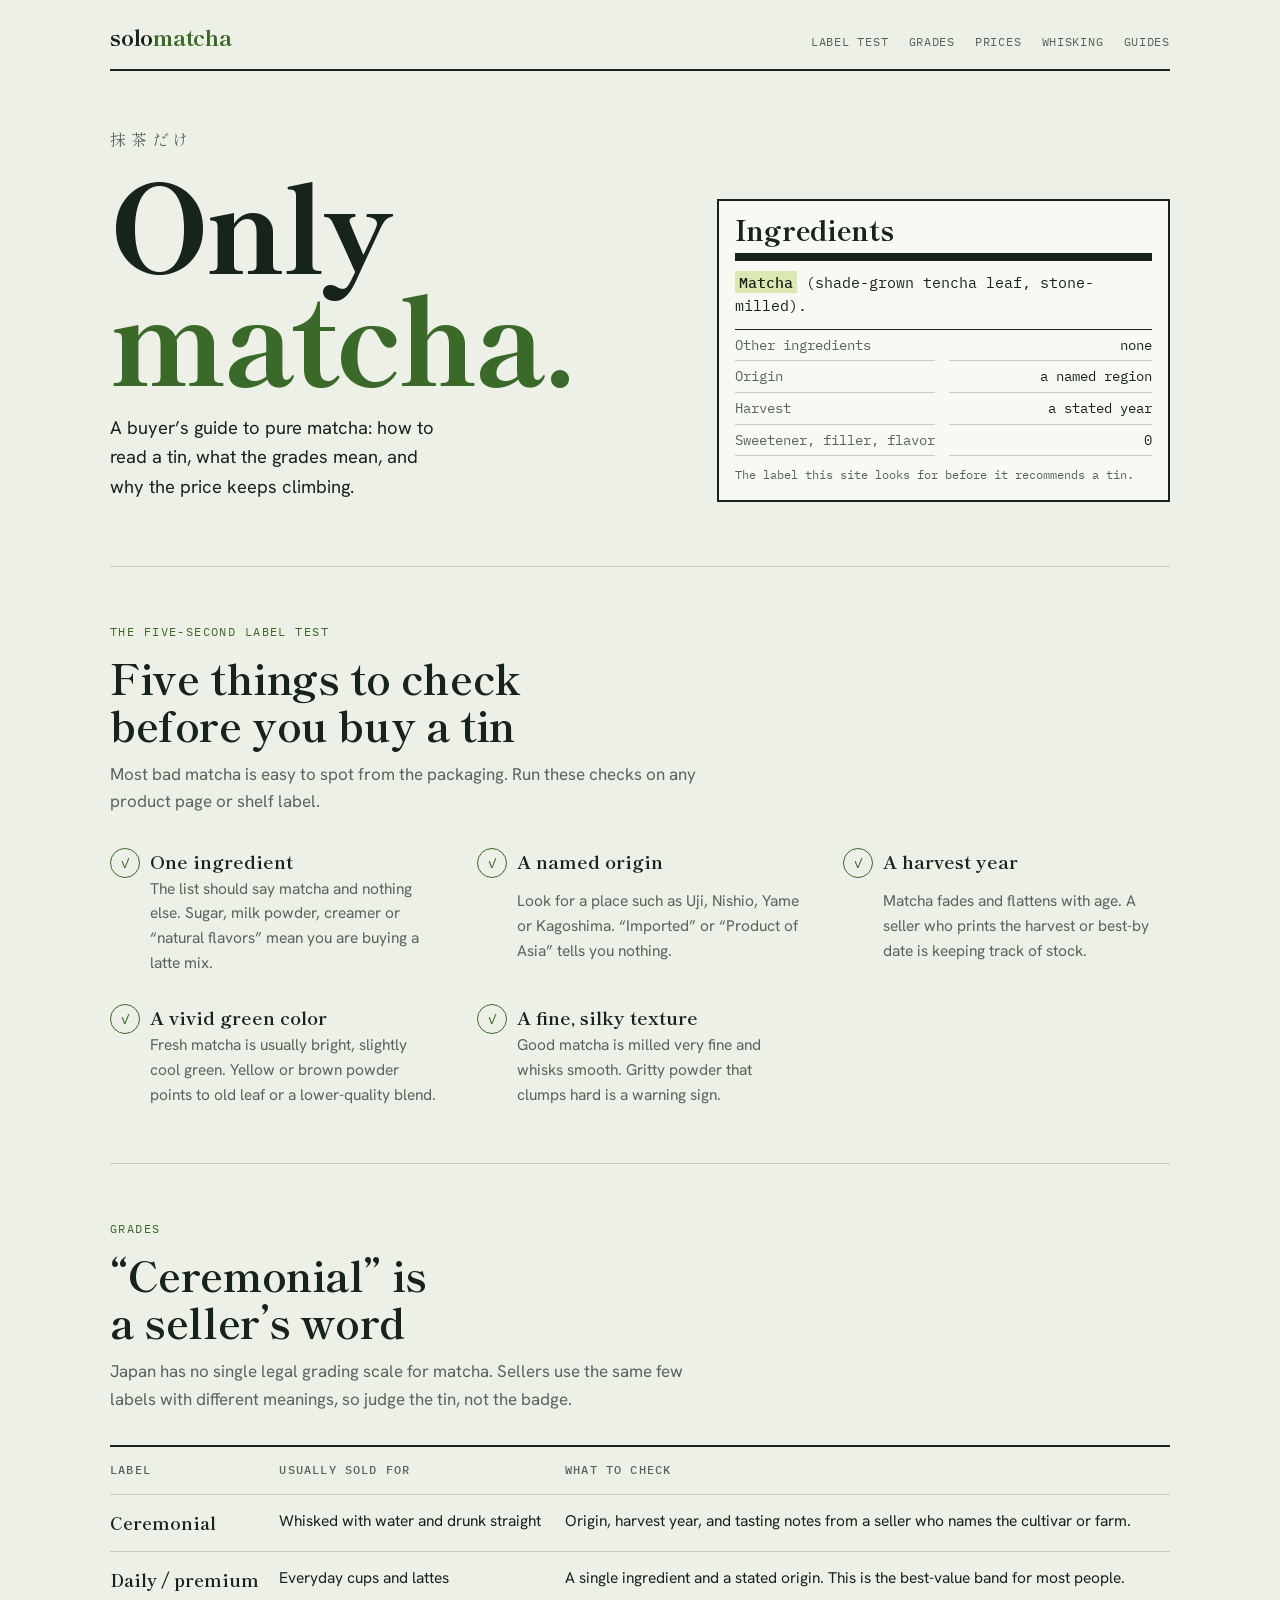
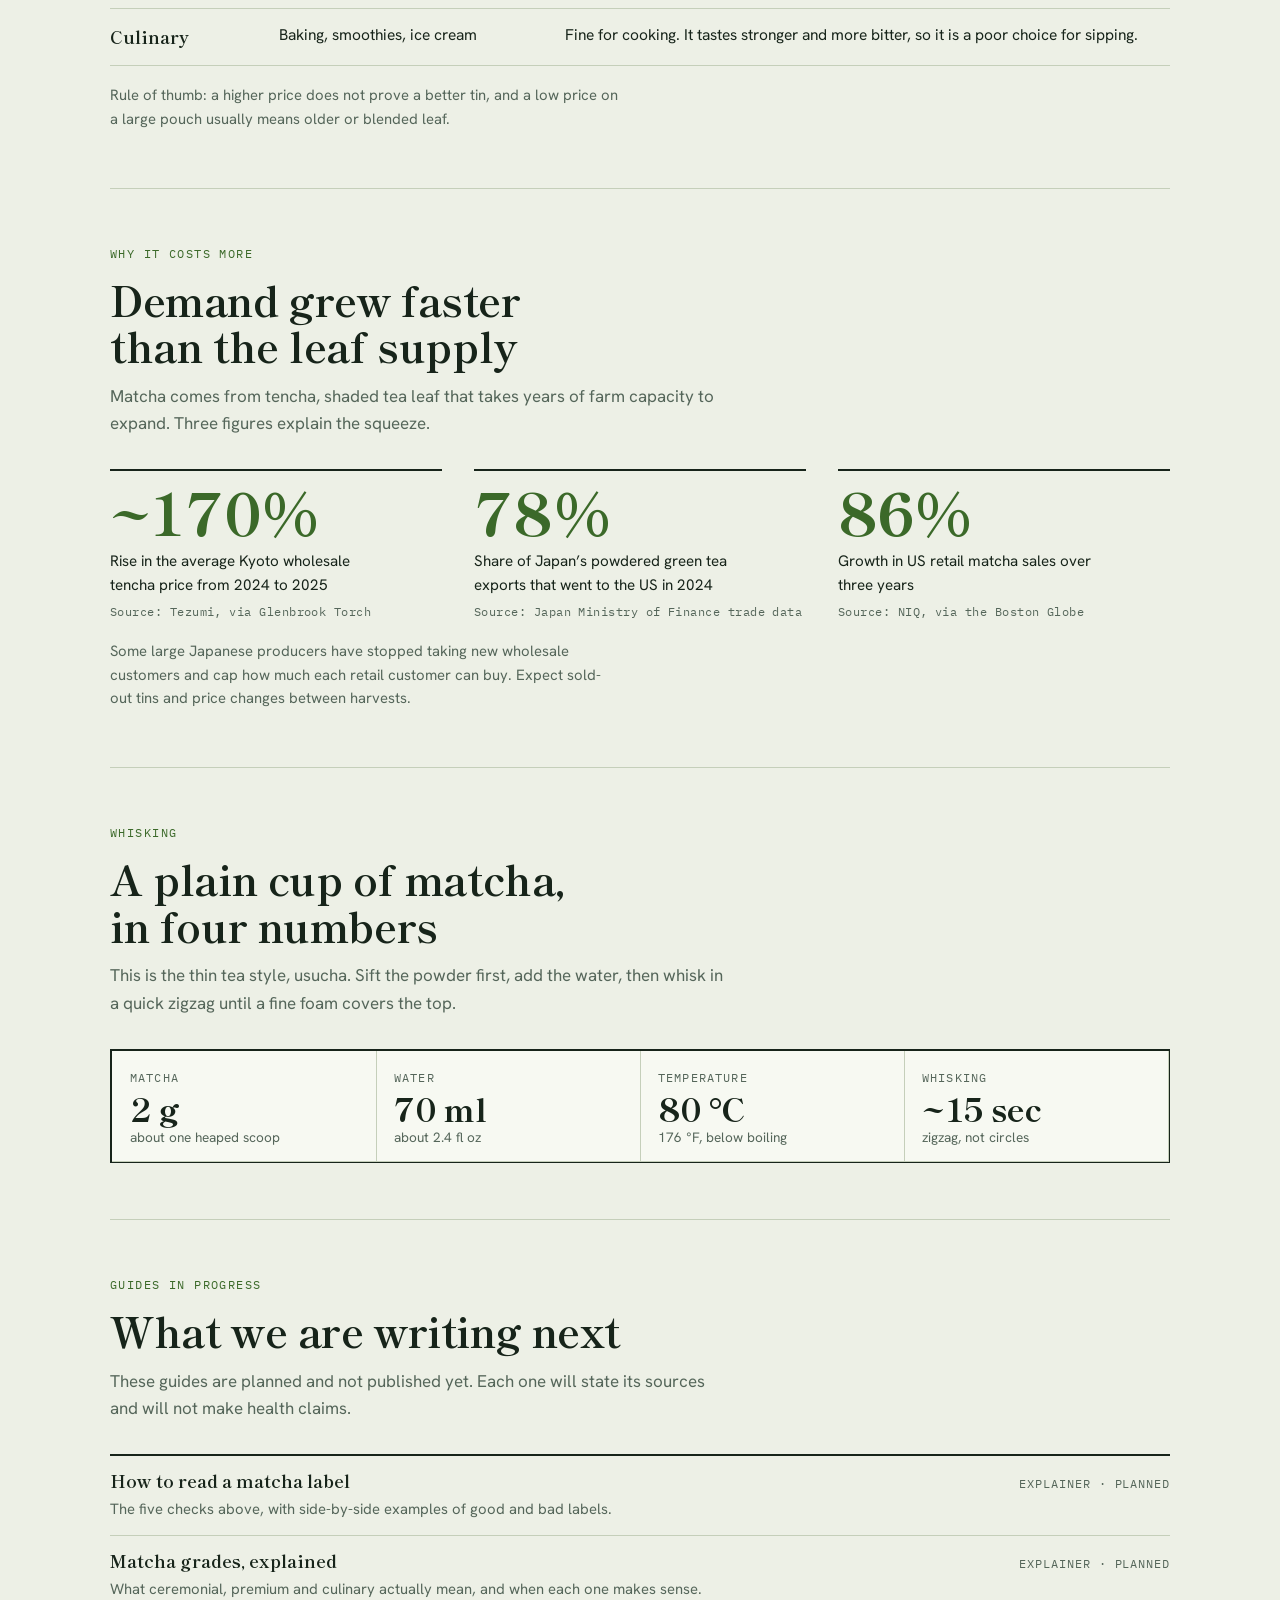
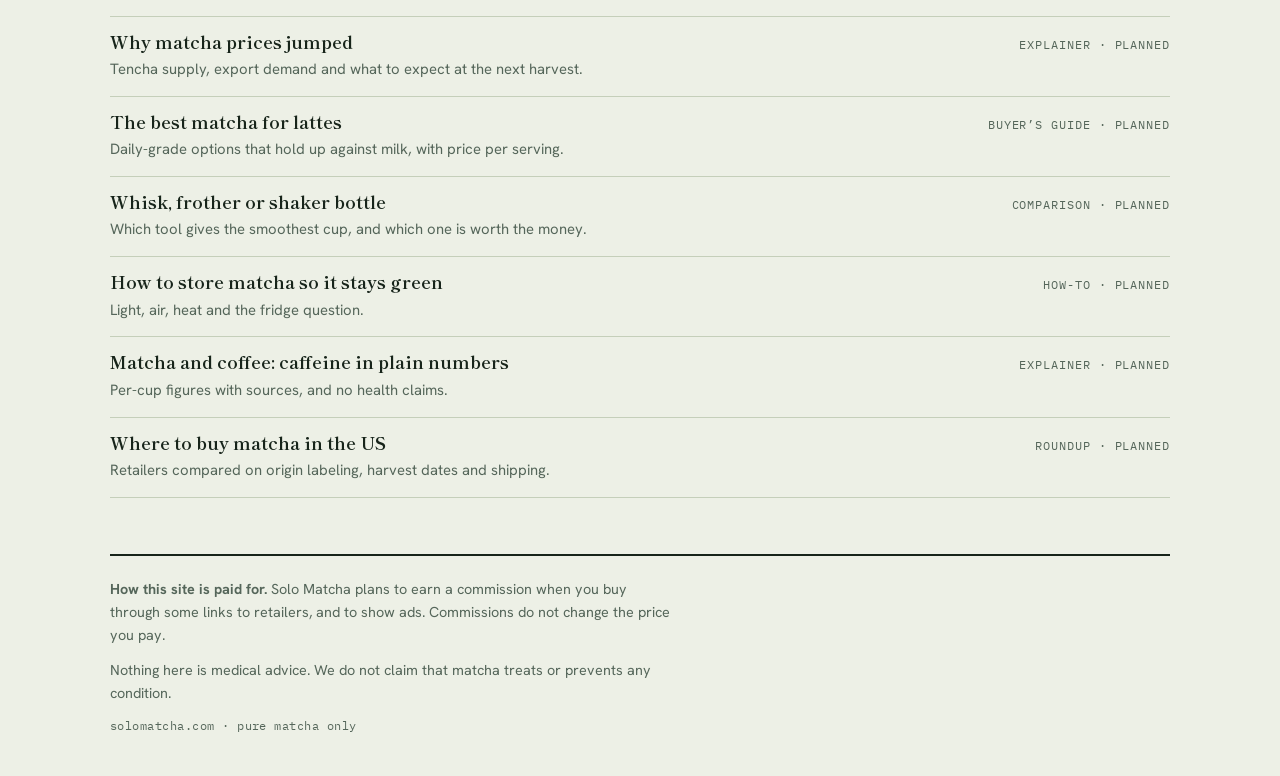
==== index.html @ f41908b4 "Add files via upload" ====
<!doctype html>
<html lang="en">
<head>
<meta charset="utf-8">
<meta name="viewport" content="width=device-width, initial-scale=1, viewport-fit=cover">
<meta name="description" content="A pure-matcha buyer's guide: label checks, grades, prices and how to whisk a cup.">
<style>body{margin:0}img{max-width:100%}[hidden]{display:none!important}</style>
<title>Solo Matcha</title>
<meta name="claude:viewport-fit-sides" content="cover">
<link rel="preconnect" href="https://fonts.googleapis.com">
<link rel="preconnect" href="https://fonts.gstatic.com" crossorigin>
<link rel="stylesheet" href="https://fonts.googleapis.com/css2?family=Hanken+Grotesk:wght@400;500;600&family=IBM+Plex+Mono:wght@400;500&family=Shippori+Mincho:wght@500;700;800&display=swap">
<style>
/* Layout concept: the whole site reads like a product label. The hero is an ingredient panel
   with one line on it; every section after that is a check you can run on a real tin. */
:root {
  --paper: #edf0e6;
  --surface: #f7f9f2;
  --ink: #17241a;
  --muted: #55665a;
  --rule: #c5cfba;
  --accent: #3b6929;
  --foam: #dbe8b4;
  --font-display: "Shippori Mincho", "Hiragino Mincho ProN", "Yu Mincho", Georgia, serif;
  --font-body: "Hanken Grotesk", system-ui, -apple-system, "Segoe UI", sans-serif;
  --font-data: "IBM Plex Mono", ui-monospace, "SFMono-Regular", Menlo, monospace;
}
@media (prefers-color-scheme: dark) {
  :root:not([data-theme="light"]) {
    --paper: #111812;
    --surface: #18211a;
    --ink: #e3ead8;
    --muted: #9aab9c;
    --rule: #2c3b2e;
    --accent: #a9cb7c;
    --foam: #26351f;
    color-scheme: dark;
  }
}
:root[data-theme="dark"] {
  --paper: #111812;
  --surface: #18211a;
  --ink: #e3ead8;
  --muted: #9aab9c;
  --rule: #2c3b2e;
  --accent: #a9cb7c;
  --foam: #26351f;
  color-scheme: dark;
}

* { box-sizing: border-box; }
html { scroll-behavior: smooth; }
@media (prefers-reduced-motion: reduce) { html { scroll-behavior: auto; } }
body {
  background: var(--paper);
  color: var(--ink);
  font-family: var(--font-body);
  font-size: 17px;
  line-height: 1.6;
  padding-block: 20px 40px;
  padding-left: max(16px, env(safe-area-inset-left, 0px));
  padding-right: max(16px, env(safe-area-inset-right, 0px));
}
a { color: var(--accent); text-underline-offset: 3px; }
a:focus-visible { outline: 2px solid var(--accent); outline-offset: 3px; border-radius: 2px; }
.wrap { max-width: 1060px; margin: 0 auto; }

/* masthead */
.mast { display: flex; flex-wrap: wrap; align-items: baseline; justify-content: space-between; gap: 8px 24px; padding-bottom: 14px; border-bottom: 2px solid var(--ink); }
.mark { font-family: var(--font-display); font-weight: 800; font-size: 1.35rem; letter-spacing: -0.01em; text-decoration: none; color: var(--ink); }
.mark span { color: var(--accent); }
.mast nav { display: flex; flex-wrap: wrap; gap: 4px 20px; font-family: var(--font-data); font-size: 0.78rem; letter-spacing: 0.06em; text-transform: uppercase; }
.mast nav a { color: var(--muted); text-decoration: none; }
.mast nav a:hover { color: var(--accent); }

/* hero */
.hero { display: grid; grid-template-columns: minmax(0, 1.25fr) minmax(0, 1fr); gap: 40px; align-items: end; padding-block: 56px 64px; }
.kanji { font-family: var(--font-display); font-size: 1rem; color: var(--muted); letter-spacing: 0.3em; margin: 0 0 14px; }
h1 { font-family: var(--font-display); font-weight: 800; font-size: clamp(3.4rem, 12vw, 7.6rem); line-height: 0.92; letter-spacing: -0.025em; margin: 0; text-wrap: balance; }
h1 em { font-style: normal; color: var(--accent); }
.lede { max-width: 34ch; font-size: 1.15rem; margin: 24px 0 0; color: var(--ink); }

.label { background: var(--surface); border: 2px solid var(--ink); padding: 14px 16px 16px; font-family: var(--font-data); font-size: 0.86rem; line-height: 1.5; }
.label h2 { font-family: var(--font-display); font-weight: 800; font-size: 1.7rem; margin: 0; line-height: 1.1; letter-spacing: -0.01em; }
.label .rule-thick { height: 8px; background: var(--ink); margin: 8px 0 10px; }
.label .ing { margin: 0 0 12px; font-size: 0.95rem; }
.label .ing b { font-weight: 500; background: var(--foam); padding: 1px 4px; }
.label dl { margin: 0; display: grid; grid-template-columns: auto 1fr; gap: 0 14px; border-top: 1px solid var(--ink); }
.label dt, .label dd { margin: 0; padding: 5px 0; border-bottom: 1px solid var(--rule); }
.label dt { color: var(--muted); }
.label dd { text-align: right; }
.label p.fine { margin: 10px 0 0; color: var(--muted); font-size: 0.74rem; }

/* sections */
.section { border-top: 1px solid var(--rule); padding-block: 56px; }
.eyebrow { font-family: var(--font-data); font-size: 0.74rem; letter-spacing: 0.12em; text-transform: uppercase; color: var(--accent); margin: 0 0 12px; }
h2.title { font-family: var(--font-display); font-weight: 700; font-size: clamp(1.8rem, 4.4vw, 2.6rem); line-height: 1.12; letter-spacing: -0.01em; margin: 0 0 14px; max-width: 22ch; text-wrap: balance; }
.intro { max-width: 62ch; color: var(--muted); margin: 0 0 32px; }

/* checklist */
.checks { list-style: none; margin: 0; padding: 0; display: grid; grid-template-columns: repeat(auto-fit, minmax(min(100%, 300px), 1fr)); gap: 28px 40px; }
.checks li { display: grid; grid-template-columns: 28px minmax(0, 1fr); gap: 0 12px; }
.checks li::before { content: "\2713"; display: grid; place-items: center; width: 28px; height: 28px; border: 1.5px solid var(--accent); color: var(--accent); font-family: var(--font-data); font-size: 0.9rem; border-radius: 50%; grid-row: span 2; }
.checks h3 { margin: 2px 0 4px; font-family: var(--font-display); font-weight: 700; font-size: 1.15rem; line-height: 1.25; }
.checks p { margin: 0; color: var(--muted); font-size: 0.97rem; }

/* grades table */
.tablewrap { overflow-x: auto; border-top: 2px solid var(--ink); border-bottom: 1px solid var(--rule); }
table { width: 100%; border-collapse: collapse; min-width: 560px; font-size: 0.97rem; }
th, td { text-align: left; padding: 14px 16px 14px 0; vertical-align: top; border-bottom: 1px solid var(--rule); }
tr:last-child td { border-bottom: 0; }
th { font-family: var(--font-data); font-weight: 500; font-size: 0.74rem; letter-spacing: 0.1em; text-transform: uppercase; color: var(--muted); }
td:first-child { font-family: var(--font-display); font-weight: 700; font-size: 1.1rem; white-space: nowrap; }
.note { margin: 18px 0 0; color: var(--muted); font-size: 0.93rem; max-width: 64ch; }

/* numbers */
.stats { display: grid; grid-template-columns: repeat(auto-fit, minmax(min(100%, 230px), 1fr)); gap: 32px; margin: 0; }
.stat { margin: 0; border-top: 2px solid var(--ink); padding-top: 12px; }
.stat strong { display: block; font-family: var(--font-display); font-weight: 800; font-size: clamp(2.6rem, 7vw, 3.6rem); line-height: 1; color: var(--accent); font-variant-numeric: tabular-nums; }
.stat span { display: block; margin-top: 8px; font-size: 0.95rem; max-width: 30ch; }
.stat small { display: block; margin-top: 6px; font-family: var(--font-data); font-size: 0.72rem; color: var(--muted); letter-spacing: 0.04em; }

/* whisk spec */
.spec { display: grid; grid-template-columns: repeat(auto-fit, minmax(min(100%, 200px), 1fr)); gap: 0; border: 2px solid var(--ink); background: var(--surface); margin: 0; }
.spec div { padding: 18px 18px 16px; border-right: 1px solid var(--rule); border-bottom: 1px solid var(--rule); margin-right: -1px; margin-bottom: -1px; }
.spec dt { font-family: var(--font-data); font-size: 0.72rem; letter-spacing: 0.1em; text-transform: uppercase; color: var(--muted); }
.spec dd { margin: 4px 0 0; font-family: var(--font-display); font-weight: 800; font-size: 2rem; line-height: 1.1; font-variant-numeric: tabular-nums; }
.spec dd small { font-family: var(--font-body); font-weight: 400; font-size: 0.85rem; color: var(--muted); display: block; margin-top: 4px; }

/* guide list */
.guides { list-style: none; margin: 0; padding: 0; border-top: 2px solid var(--ink); }
.guides li { display: grid; grid-template-columns: minmax(0, 1fr) auto; gap: 4px 20px; align-items: baseline; padding: 14px 0; border-bottom: 1px solid var(--rule); }
.guides .t { font-family: var(--font-display); font-weight: 700; font-size: 1.1rem; line-height: 1.3; }
.guides .k { font-family: var(--font-data); font-size: 0.72rem; letter-spacing: 0.08em; text-transform: uppercase; color: var(--muted); text-align: right; white-space: nowrap; }
.guides .d { grid-column: 1 / -1; margin: 0; color: var(--muted); font-size: 0.93rem; }

/* footer */
footer { border-top: 2px solid var(--ink); padding-top: 22px; display: grid; gap: 12px; color: var(--muted); font-size: 0.9rem; }
footer p { margin: 0; max-width: 70ch; }
footer .fine { font-family: var(--font-data); font-size: 0.74rem; letter-spacing: 0.04em; }

@media (max-width: 760px) {
  .hero { grid-template-columns: minmax(0, 1fr); padding-block: 40px 48px; gap: 32px; }
  .section { padding-block: 44px; }
  .guides li { grid-template-columns: minmax(0, 1fr); }
  .guides .k { text-align: left; }
}
</style>
</head>
<body>


<div class="wrap">
  <header class="mast">
    <a class="mark" href="#top" id="top">solo<span>matcha</span></a>
    <nav aria-label="Sections">
      <a href="#label">Label test</a>
      <a href="#grades">Grades</a>
      <a href="#prices">Prices</a>
      <a href="#whisk">Whisking</a>
      <a href="#guides">Guides</a>
    </nav>
  </header>

  <section class="hero">
    <div>
      <p class="kanji" lang="ja">抹茶だけ</p>
      <h1>Only <em>matcha.</em></h1>
      <p class="lede">A buyer&rsquo;s guide to pure matcha: how to read a tin, what the grades mean, and why the price keeps climbing.</p>
    </div>

    <aside class="label" aria-label="The label we look for">
      <h2>Ingredients</h2>
      <div class="rule-thick"></div>
      <p class="ing"><b>Matcha</b> (shade-grown tencha leaf, stone-milled).</p>
      <dl>
        <dt>Other ingredients</dt><dd>none</dd>
        <dt>Origin</dt><dd>a named region</dd>
        <dt>Harvest</dt><dd>a stated year</dd>
        <dt>Sweetener, filler, flavor</dt><dd>0</dd>
      </dl>
      <p class="fine">The label this site looks for before it recommends a tin.</p>
    </aside>
  </section>

  <section class="section" id="label">
    <p class="eyebrow">The five-second label test</p>
    <h2 class="title">Five things to check before you buy a tin</h2>
    <p class="intro">Most bad matcha is easy to spot from the packaging. Run these checks on any product page or shelf label.</p>
    <ul class="checks">
      <li>
        <h3>One ingredient</h3>
        <p>The list should say matcha and nothing else. Sugar, milk powder, creamer or &ldquo;natural flavors&rdquo; mean you are buying a latte mix.</p>
      </li>
      <li>
        <h3>A named origin</h3>
        <p>Look for a place such as Uji, Nishio, Yame or Kagoshima. &ldquo;Imported&rdquo; or &ldquo;Product of Asia&rdquo; tells you nothing.</p>
      </li>
      <li>
        <h3>A harvest year</h3>
        <p>Matcha fades and flattens with age. A seller who prints the harvest or best-by date is keeping track of stock.</p>
      </li>
      <li>
        <h3>A vivid green color</h3>
        <p>Fresh matcha is usually bright, slightly cool green. Yellow or brown powder points to old leaf or a lower-quality blend.</p>
      </li>
      <li>
        <h3>A fine, silky texture</h3>
        <p>Good matcha is milled very fine and whisks smooth. Gritty powder that clumps hard is a warning sign.</p>
      </li>
    </ul>
  </section>

  <section class="section" id="grades">
    <p class="eyebrow">Grades</p>
    <h2 class="title">&ldquo;Ceremonial&rdquo; is a seller&rsquo;s word</h2>
    <p class="intro">Japan has no single legal grading scale for matcha. Sellers use the same few labels with different meanings, so judge the tin, not the badge.</p>
    <div class="tablewrap" tabindex="0" role="region" aria-label="Matcha grade labels">
      <table>
        <thead>
          <tr><th>Label</th><th>Usually sold for</th><th>What to check</th></tr>
        </thead>
        <tbody>
          <tr><td>Ceremonial</td><td>Whisked with water and drunk straight</td><td>Origin, harvest year, and tasting notes from a seller who names the cultivar or farm.</td></tr>
          <tr><td>Daily / premium</td><td>Everyday cups and lattes</td><td>A single ingredient and a stated origin. This is the best-value band for most people.</td></tr>
          <tr><td>Culinary</td><td>Baking, smoothies, ice cream</td><td>Fine for cooking. It tastes stronger and more bitter, so it is a poor choice for sipping.</td></tr>
        </tbody>
      </table>
    </div>
    <p class="note">Rule of thumb: a higher price does not prove a better tin, and a low price on a large pouch usually means older or blended leaf.</p>
  </section>

  <section class="section" id="prices">
    <p class="eyebrow">Why it costs more</p>
    <h2 class="title">Demand grew faster than the leaf supply</h2>
    <p class="intro">Matcha comes from tencha, shaded tea leaf that takes years of farm capacity to expand. Three figures explain the squeeze.</p>
    <div class="stats">
      <figure class="stat">
        <strong>~170%</strong>
        <span>Rise in the average Kyoto wholesale tencha price from 2024 to 2025</span>
        <small>Source: Tezumi, via Glenbrook Torch</small>
      </figure>
      <figure class="stat">
        <strong>78%</strong>
        <span>Share of Japan&rsquo;s powdered green tea exports that went to the US in 2024</span>
        <small>Source: Japan Ministry of Finance trade data</small>
      </figure>
      <figure class="stat">
        <strong>86%</strong>
        <span>Growth in US retail matcha sales over three years</span>
        <small>Source: NIQ, via the Boston Globe</small>
      </figure>
    </div>
    <p class="note">Some large Japanese producers have stopped taking new wholesale customers and cap how much each retail customer can buy. Expect sold-out tins and price changes between harvests.</p>
  </section>

  <section class="section" id="whisk">
    <p class="eyebrow">Whisking</p>
    <h2 class="title">A plain cup of matcha, in four numbers</h2>
    <p class="intro">This is the thin tea style, usucha. Sift the powder first, add the water, then whisk in a quick zigzag until a fine foam covers the top.</p>
    <dl class="spec">
      <div><dt>Matcha</dt><dd>2 g<small>about one heaped scoop</small></dd></div>
      <div><dt>Water</dt><dd>70 ml<small>about 2.4 fl oz</small></dd></div>
      <div><dt>Temperature</dt><dd>80 &deg;C<small>176 &deg;F, below boiling</small></dd></div>
      <div><dt>Whisking</dt><dd>~15 sec<small>zigzag, not circles</small></dd></div>
    </dl>
  </section>

  <section class="section" id="guides">
    <p class="eyebrow">Guides in progress</p>
    <h2 class="title">What we are writing next</h2>
    <p class="intro">These guides are planned and not published yet. Each one will state its sources and will not make health claims.</p>
    <ul class="guides">
      <li><span class="t">How to read a matcha label</span><span class="k">Explainer &middot; Planned</span><p class="d">The five checks above, with side-by-side examples of good and bad labels.</p></li>
      <li><span class="t">Matcha grades, explained</span><span class="k">Explainer &middot; Planned</span><p class="d">What ceremonial, premium and culinary actually mean, and when each one makes sense.</p></li>
      <li><span class="t">Why matcha prices jumped</span><span class="k">Explainer &middot; Planned</span><p class="d">Tencha supply, export demand and what to expect at the next harvest.</p></li>
      <li><span class="t">The best matcha for lattes</span><span class="k">Buyer&rsquo;s guide &middot; Planned</span><p class="d">Daily-grade options that hold up against milk, with price per serving.</p></li>
      <li><span class="t">Whisk, frother or shaker bottle</span><span class="k">Comparison &middot; Planned</span><p class="d">Which tool gives the smoothest cup, and which one is worth the money.</p></li>
      <li><span class="t">How to store matcha so it stays green</span><span class="k">How-to &middot; Planned</span><p class="d">Light, air, heat and the fridge question.</p></li>
      <li><span class="t">Matcha and coffee: caffeine in plain numbers</span><span class="k">Explainer &middot; Planned</span><p class="d">Per-cup figures with sources, and no health claims.</p></li>
      <li><span class="t">Where to buy matcha in the US</span><span class="k">Roundup &middot; Planned</span><p class="d">Retailers compared on origin labeling, harvest dates and shipping.</p></li>
    </ul>
  </section>

  <footer>
    <p><strong>How this site is paid for.</strong> Solo Matcha plans to earn a commission when you buy through some links to retailers, and to show ads. Commissions do not change the price you pay.</p>
    <p>Nothing here is medical advice. We do not claim that matcha treats or prevents any condition.</p>
    <p class="fine">solomatcha.com &middot; pure matcha only</p>
  </footer>
</div>

</body>
</html>
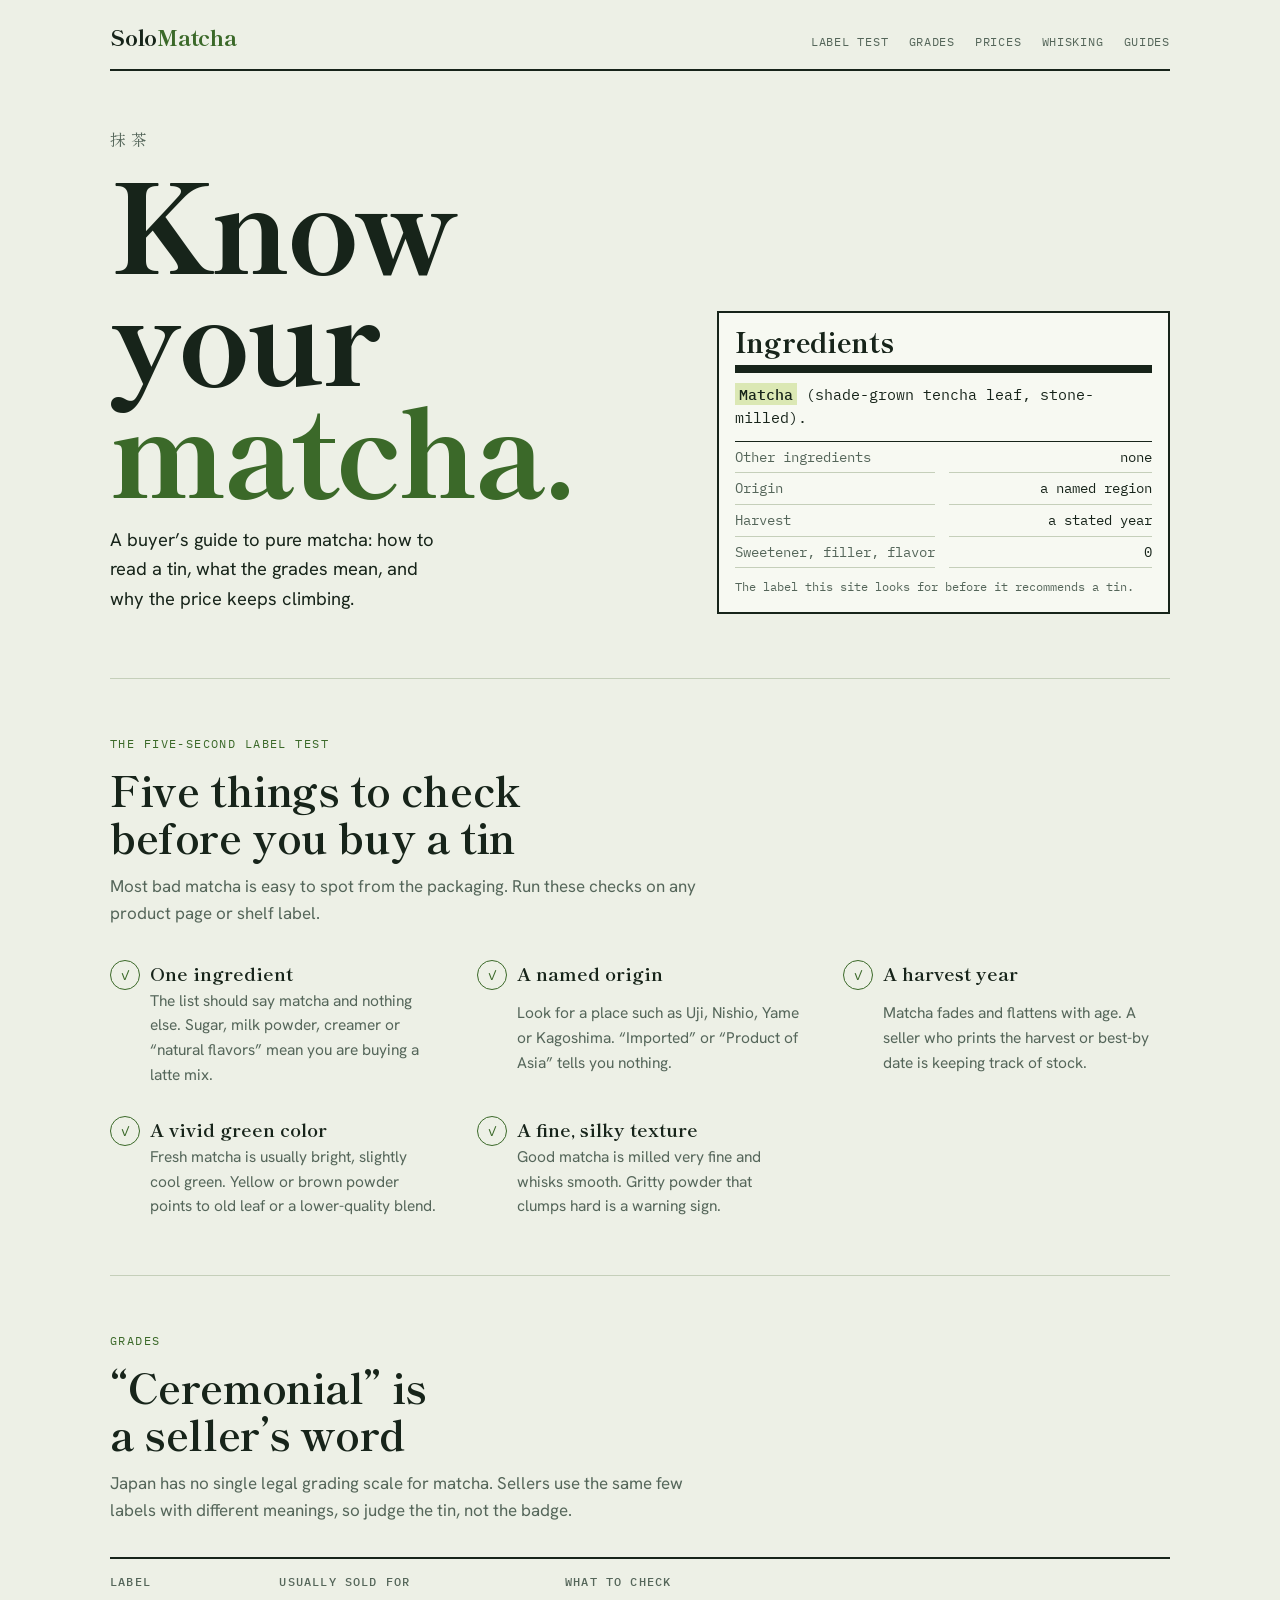
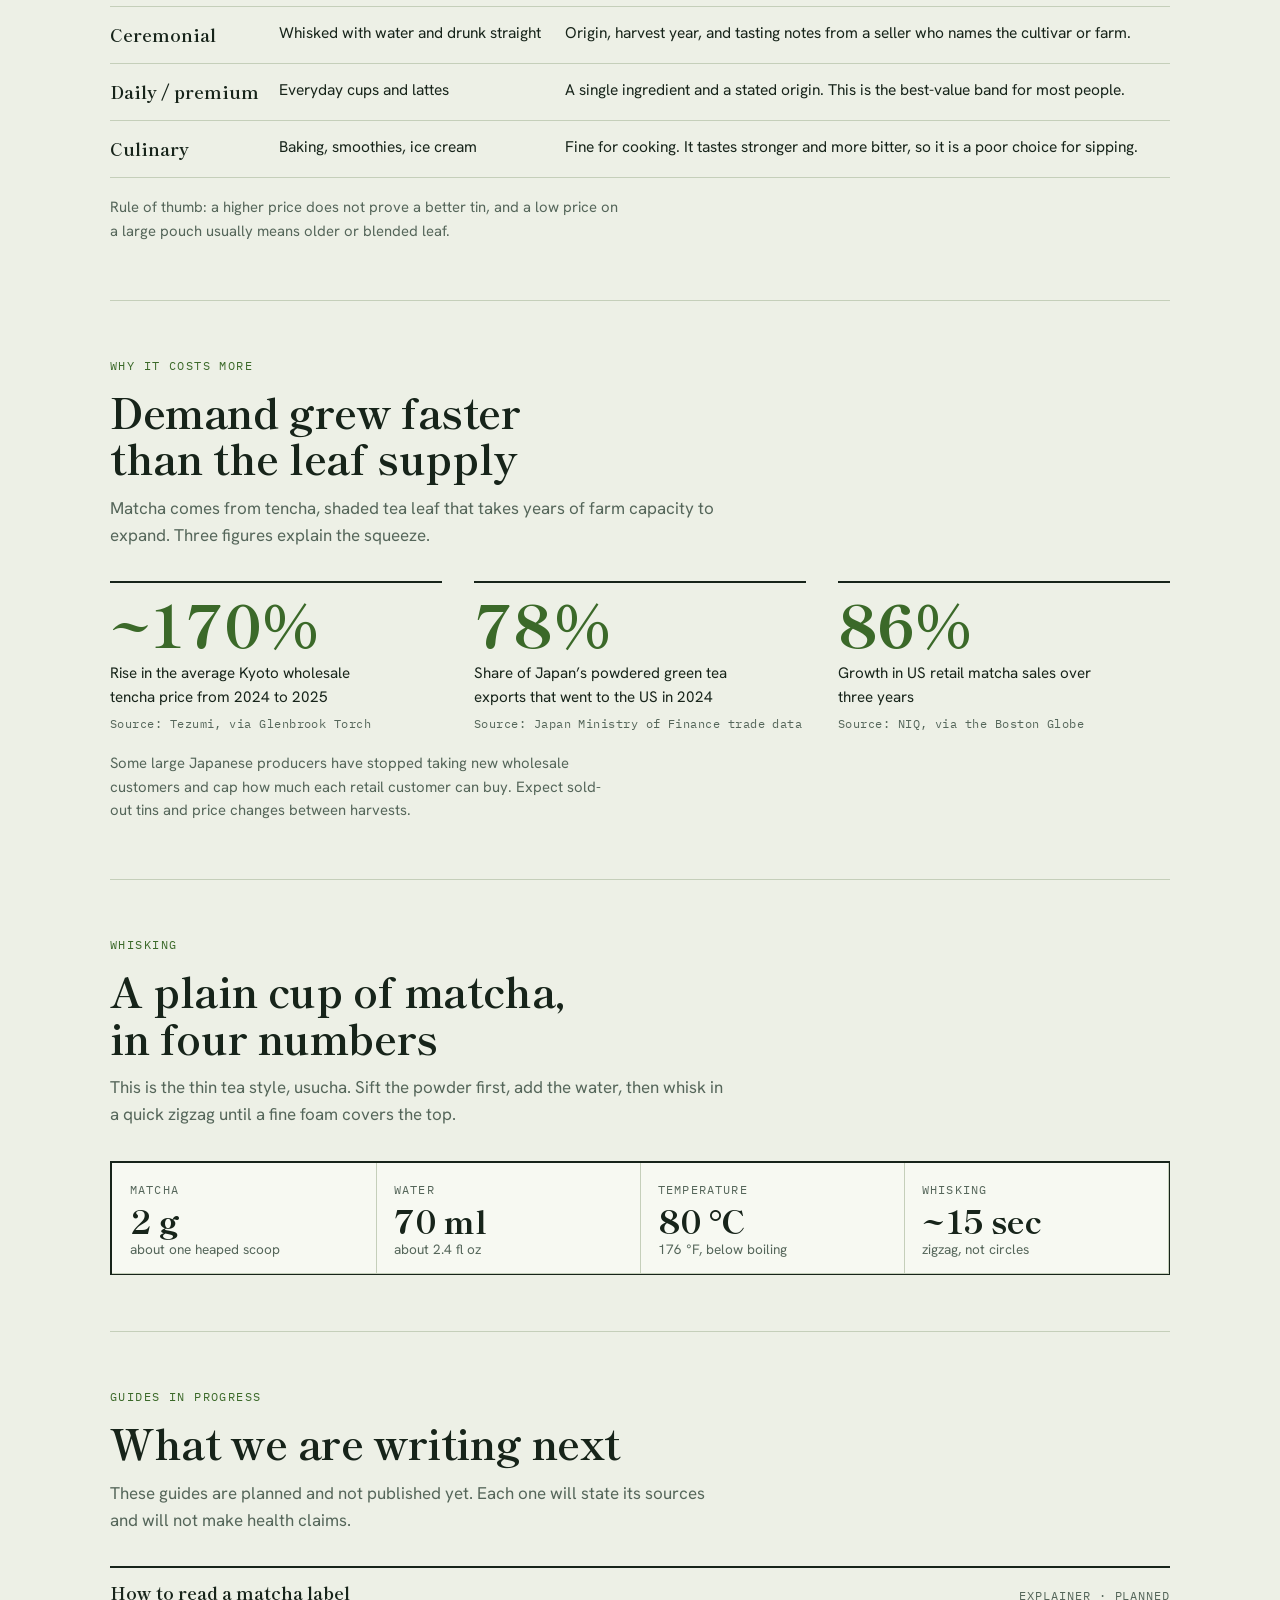
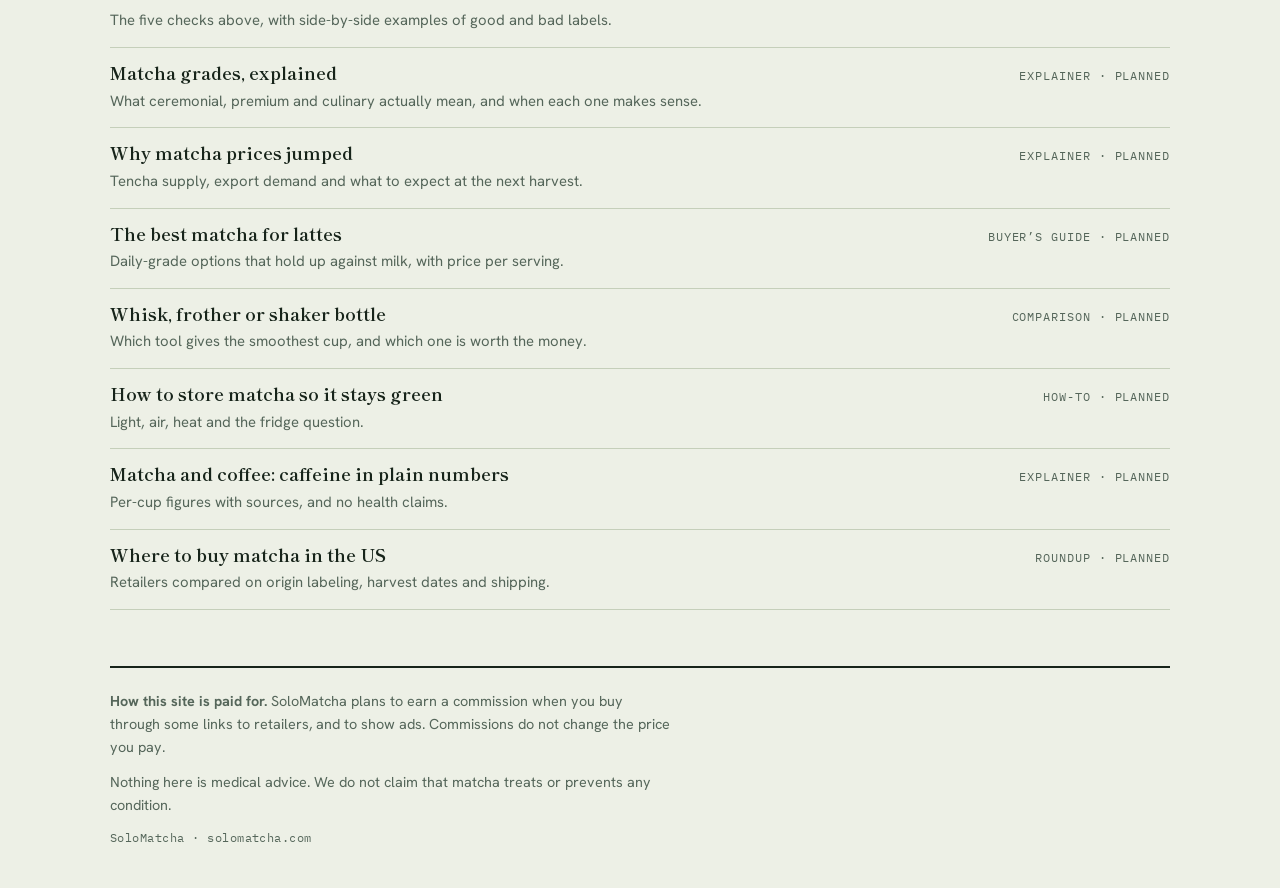
==== commit 7131ffd3: "Add files via upload" ====
--- a/index.html
+++ b/index.html
@@ -5,7 +5,7 @@
 <meta name="viewport" content="width=device-width, initial-scale=1, viewport-fit=cover">
 <meta name="description" content="A pure-matcha buyer's guide: label checks, grades, prices and how to whisk a cup.">
 <style>body{margin:0}img{max-width:100%}[hidden]{display:none!important}</style>
-<title>Solo Matcha</title>
+<title>SoloMatcha</title>
 <meta name="claude:viewport-fit-sides" content="cover">
 <link rel="preconnect" href="https://fonts.googleapis.com">
 <link rel="preconnect" href="https://fonts.gstatic.com" crossorigin>
@@ -152,7 +152,7 @@
 
 <div class="wrap">
   <header class="mast">
-    <a class="mark" href="#top" id="top">solo<span>matcha</span></a>
+    <a class="mark" href="#top" id="top">Solo<span>Matcha</span></a>
     <nav aria-label="Sections">
       <a href="#label">Label test</a>
       <a href="#grades">Grades</a>
@@ -164,8 +164,8 @@
 
   <section class="hero">
     <div>
-      <p class="kanji" lang="ja">抹茶だけ</p>
-      <h1>Only <em>matcha.</em></h1>
+      <p class="kanji" lang="ja">抹茶</p>
+      <h1>Know your <em>matcha.</em></h1>
       <p class="lede">A buyer&rsquo;s guide to pure matcha: how to read a tin, what the grades mean, and why the price keeps climbing.</p>
     </div>
 
@@ -283,9 +283,9 @@
   </section>
 
   <footer>
-    <p><strong>How this site is paid for.</strong> Solo Matcha plans to earn a commission when you buy through some links to retailers, and to show ads. Commissions do not change the price you pay.</p>
+    <p><strong>How this site is paid for.</strong> SoloMatcha plans to earn a commission when you buy through some links to retailers, and to show ads. Commissions do not change the price you pay.</p>
     <p>Nothing here is medical advice. We do not claim that matcha treats or prevents any condition.</p>
-    <p class="fine">solomatcha.com &middot; pure matcha only</p>
+    <p class="fine">SoloMatcha &middot; solomatcha.com</p>
   </footer>
 </div>
 
